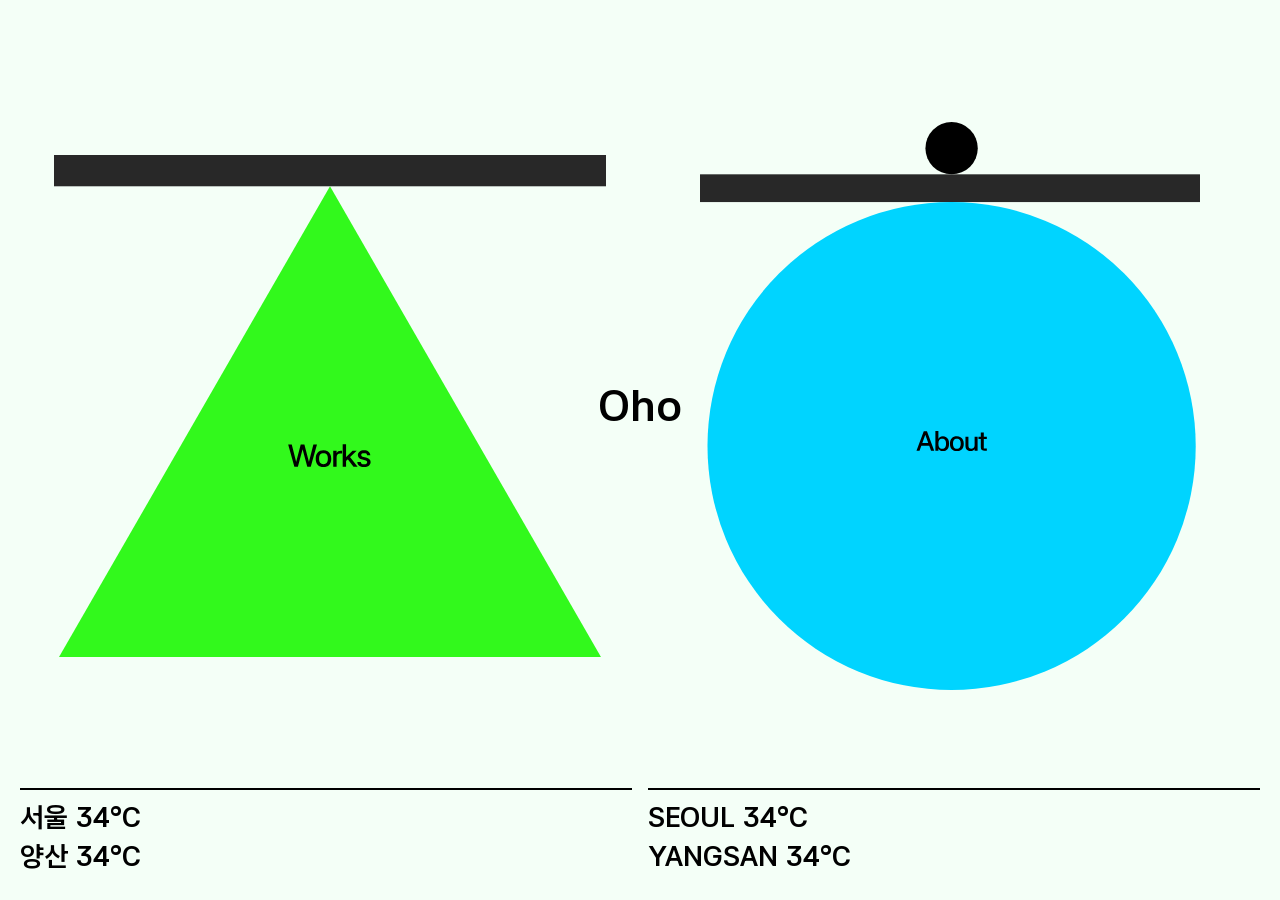
==== index.html @ b1f117dd "initial commit" ====
<!DOCTYPE html>
<html lang="ko">
<head>
<meta charset="UTF-8">
<meta name="viewport" content="width=device-width, initial-scale=1.0">
<title>Oho Studio</title>
<link rel="preconnect" href="https://fonts.googleapis.com">
<link rel="preconnect" href="https://fonts.gstatic.com" crossorigin>
<link href="https://fonts.googleapis.com/css2?family=Asta+Sans:wght@400;500;700;800&family=Gothic+A1:wght@400;500;700;800&display=swap" rel="stylesheet">
<link rel="stylesheet" href="home.css">
</head>
<body>

<main class="home">

  <a class="side left-area" href="works.html" aria-label="Works">
    <img class="works-visual" src="home_button_w.svg" alt="">
  </a>

  <h1 class="center-logo">Oho</h1>

  <a class="side right-area" href="about.html" aria-label="About">
    <img class="about-visual" src="home_button_A.svg" alt="">
  </a>

</main>

<footer class="bottom-info">
  <div class="info-block">
    <p>서울 34°C</p>
    <p>양산 34°C</p>
  </div>
  <div class="info-block">
    <p>SEOUL 34°C</p>
    <p>YANGSAN 34°C</p>
  </div>
</footer>

<script src="home.js"></script>
</body>
</html>
---- home.css ----
:root {
  --bg: #F4FFF7;
  --text: #000000;
}

* {
  box-sizing: border-box;
}

html, body {
  height: 100%;
  margin: 0;
  overflow: hidden;
}

body {
  display: flex;
  flex-direction: column;
  min-height: 100vh;
  background: var(--bg);
  color: var(--text);
  font-family: "Asta Sans", "Gothic A1", sans-serif;
  padding: 24px 20px;
}

@media (min-width: 768px) {
  body {
    min-height: 800px;
  }
}

/* ---------- Hero ---------- */
.home {
  position: relative;
  flex: 1;
  display: grid;
  grid-template-columns: 1fr 1fr;
  min-height: 0;
}

.center-logo {
  position: absolute;
  inset: 0;
  display: flex;
  align-items: center;
  justify-content: center;
  margin: 0;
  font-size: 44px;
  font-weight: 700;
  line-height: 1;
  z-index: 10;
  pointer-events: none;
}

.side {
  display: flex;
  align-items: center;
  justify-content: center;
  text-decoration: none;
  color: inherit;
  cursor: pointer;
}

/* ---------- Works (left) ---------- */
.works-visual {
  width: clamp(336px, 43.2vw, 626px);
  height: auto;
  display: block;
  transform-origin: center;
  transition: transform 0.25s ease-out;
}

/* ---------- About (right) ---------- */
.about-visual {
  width: clamp(312px, 39vw, 562px);
  height: auto;
  display: block;
  transform-origin: center;
  transition: transform 0.25s ease-out;
}

/* ---------- Bottom info ---------- */
.bottom-info {
  display: flex;
  gap: 16px;
  margin: 0;
}

.info-block {
  width: calc(50% - 8px);
  border-top: 2px solid #000000;
  padding-top: 8px;
}

.info-block p {
  margin: 0;
  font-size: 28px;
  font-weight: 700;
  line-height: 1.4;
}
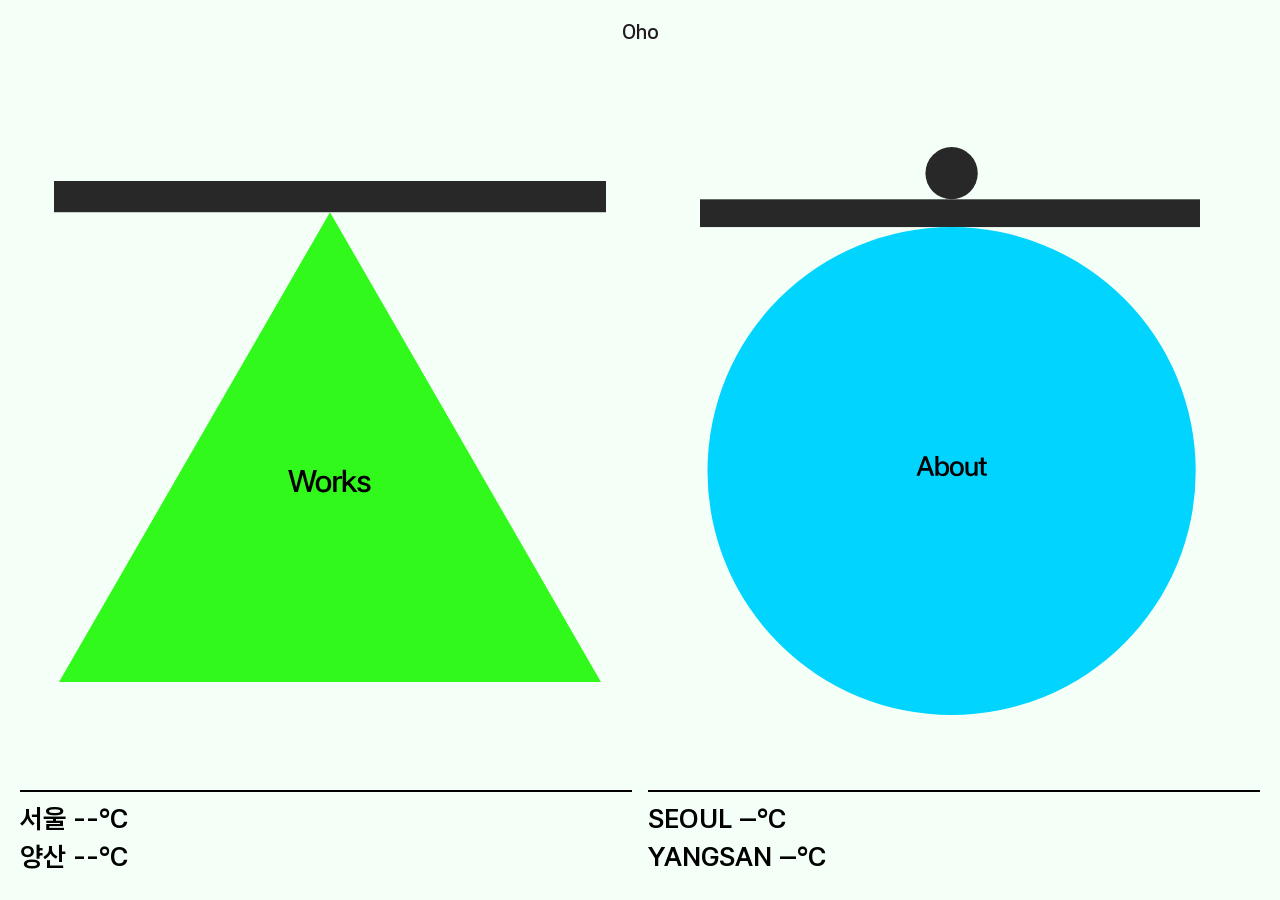
==== commit 7f335a93: "썸네일 삽입" ====
--- a/index.html
+++ b/index.html
@@ -8,16 +8,19 @@
 <link rel="preconnect" href="https://fonts.gstatic.com" crossorigin>
 <link href="https://fonts.googleapis.com/css2?family=Asta+Sans:wght@400;500;700;800&family=Gothic+A1:wght@400;500;700;800&display=swap" rel="stylesheet">
 <link rel="stylesheet" href="home.css">
+<link rel="stylesheet" href="cursor.css">
 </head>
 <body>
+
+<header class="top-nav">
+  <a class="logo" href="index.html">Oho</a>
+</header>
 
 <main class="home">
 
   <a class="side left-area" href="works.html" aria-label="Works">
     <img class="works-visual" src="home_button_w.svg" alt="">
   </a>
-
-  <h1 class="center-logo">Oho</h1>
 
   <a class="side right-area" href="about.html" aria-label="About">
     <img class="about-visual" src="home_button_A.svg" alt="">
@@ -26,16 +29,19 @@
 </main>
 
 <footer class="bottom-info">
-  <div class="info-block">
-    <p>서울 34°C</p>
-    <p>양산 34°C</p>
+  <div class="info-block info-kr">
+    <p>서울 <span class="temp" data-city="seoul">--°C</span></p>
+    <p>양산 <span class="temp" data-city="yangsan">--°C</span></p>
   </div>
-  <div class="info-block">
-    <p>SEOUL 34°C</p>
-    <p>YANGSAN 34°C</p>
+  <div class="info-block info-en">
+    <p>SEOUL <span class="temp" data-city="seoul">--°C</span></p>
+    <p>YANGSAN <span class="temp" data-city="yangsan">--°C</span></p>
   </div>
 </footer>
 
+<p class="mobile-copyright">© 2026 OHO STUDIO<br>ALL RIGHTS RESERVED.</p>
+
+<script src="cursor.js"></script>
 <script src="home.js"></script>
 </body>
 </html>
--- a/home.css
+++ b/home.css
@@ -1,6 +1,7 @@
 :root {
   --bg: #F4FFF7;
   --text: #000000;
+  --nav-height: 64px;
 }
 
 * {
@@ -16,17 +17,41 @@
 body {
   display: flex;
   flex-direction: column;
-  min-height: 100vh;
+  height: 100vh;
   background: var(--bg);
   color: var(--text);
   font-family: "Asta Sans", "Gothic A1", sans-serif;
-  padding: 24px 20px;
-}
-
-@media (min-width: 768px) {
-  body {
-    min-height: 800px;
-  }
+  padding: calc(var(--nav-height) + 8px) 20px 24px;
+}
+
+/* ---------- Top nav ---------- */
+.top-nav {
+  position: fixed;
+  inset: 0 0 auto;
+  z-index: 100;
+  display: grid;
+  grid-template-columns: 1fr auto 1fr;
+  align-items: center;
+  min-height: var(--nav-height);
+  padding: 8px 20px;
+  color: #ffffff;
+  background: transparent;
+  mix-blend-mode: difference;
+}
+
+.logo {
+  grid-column: 2;
+  justify-self: center;
+  font-size: 20px;
+  font-weight: 600;
+  color: inherit;
+  text-decoration: none;
+  opacity: 0.9;
+  transition: opacity 180ms ease;
+}
+
+.logo:hover {
+  opacity: 1;
 }
 
 /* ---------- Hero ---------- */
@@ -38,20 +63,6 @@
   min-height: 0;
 }
 
-.center-logo {
-  position: absolute;
-  inset: 0;
-  display: flex;
-  align-items: center;
-  justify-content: center;
-  margin: 0;
-  font-size: 44px;
-  font-weight: 700;
-  line-height: 1;
-  z-index: 10;
-  pointer-events: none;
-}
-
 .side {
   display: flex;
   align-items: center;
@@ -79,6 +90,21 @@
   transition: transform 0.25s ease-out;
 }
 
+/* Cap hero image width by available viewport height (aspect-ratio-aware)
+   so the hero never grows taller than the space left after nav/footer,
+   which would otherwise push or overlap them. Budget: nav (var(--nav-height) + 8px)
+   + bottom padding (24px) + footer max height (~88px) + buffer. Scoped to the
+   non-scrolling desktop/tablet layout; mobile scrolls, so it doesn't need this. */
+@media (min-width: 768px) {
+  .works-visual {
+    width: min(clamp(336px, 43.2vw, 626px), calc((100vh - 208px) * 1.1023));
+  }
+
+  .about-visual {
+    width: min(clamp(312px, 39vw, 562px), calc((100vh - 208px) * 0.8797));
+  }
+}
+
 /* ---------- Bottom info ---------- */
 .bottom-info {
   display: flex;
@@ -94,7 +120,139 @@
 
 .info-block p {
   margin: 0;
-  font-size: 28px;
+  font-size: clamp(16px, 3vh, 28px);
   font-weight: 700;
   line-height: 1.4;
 }
+
+.mobile-copyright {
+  display: none;
+}
+
+/* ---------- Mobile ---------- */
+@media (max-width: 767px) {
+  :root {
+    --nav-height: 52px;
+  }
+
+  html, body {
+    overflow: visible;
+  }
+
+  body {
+    min-height: 100vh;
+    height: auto;
+    padding: calc(var(--nav-height) + 8px) 16px 24px;
+  }
+
+  .top-nav {
+    padding: 6px 16px;
+  }
+
+  .home {
+    display: flex;
+    flex-direction: column;
+    align-items: center;
+    flex: none;
+  }
+
+  .left-area {
+    order: 2;
+    margin-bottom: 40px;
+  }
+
+  .right-area {
+    order: 3;
+  }
+
+  .left-area,
+  .right-area {
+    opacity: 0;
+    transform: translateY(46px);
+    animation: floatInSettle 0.9s cubic-bezier(0.22, 1, 0.36, 1) forwards;
+  }
+
+  .left-area {
+    animation-delay: 0.1s;
+  }
+
+  .right-area {
+    animation-delay: 0.4s;
+  }
+
+  .left-area.is-settled,
+  .right-area.is-settled {
+    opacity: 1;
+    transform: none;
+    animation: none;
+  }
+
+  .left-area.is-shaking,
+  .right-area.is-shaking {
+    animation: clickShake 0.35s ease-in-out;
+  }
+
+  .bottom-info {
+    margin-top: 32px;
+    flex-direction: column;
+  }
+
+  .info-kr {
+    display: none;
+  }
+
+  .info-en {
+    width: 100%;
+  }
+
+  .mobile-copyright {
+    display: block;
+    margin: 20px 0 0;
+    text-align: center;
+    font-size: 11px;
+    line-height: 1.5;
+  }
+}
+
+@keyframes floatInSettle {
+  0% {
+    opacity: 0;
+    transform: translateY(46px);
+  }
+  55% {
+    opacity: 1;
+    transform: translateY(-6px);
+  }
+  70% {
+    transform: translateY(3px) translateX(-3px);
+  }
+  82% {
+    transform: translateY(-2px) translateX(2px);
+  }
+  92% {
+    transform: translateY(1px) translateX(-1px);
+  }
+  100% {
+    opacity: 1;
+    transform: translateY(0) translateX(0);
+  }
+}
+
+@keyframes clickShake {
+  0%,
+  100% {
+    transform: translateX(0);
+  }
+  20% {
+    transform: translateX(-6px);
+  }
+  40% {
+    transform: translateX(5px);
+  }
+  60% {
+    transform: translateX(-4px);
+  }
+  80% {
+    transform: translateX(3px);
+  }
+}
--- a/cursor.css
+++ b/cursor.css
@@ -0,0 +1,25 @@
+@media (hover: hover) and (pointer: fine) {
+  * {
+    cursor: none !important;
+  }
+}
+
+.custom-cursor {
+  position: fixed;
+  top: 0;
+  left: 0;
+  width: 24px;
+  height: 24px;
+  border-radius: 50%;
+  background: #ffffff;
+  mix-blend-mode: difference;
+  pointer-events: none;
+  z-index: 9999;
+  transform: translate(-50%, -50%);
+  opacity: 0;
+  transition: opacity 0.2s ease;
+}
+
+.custom-cursor.is-active {
+  opacity: 1;
+}
